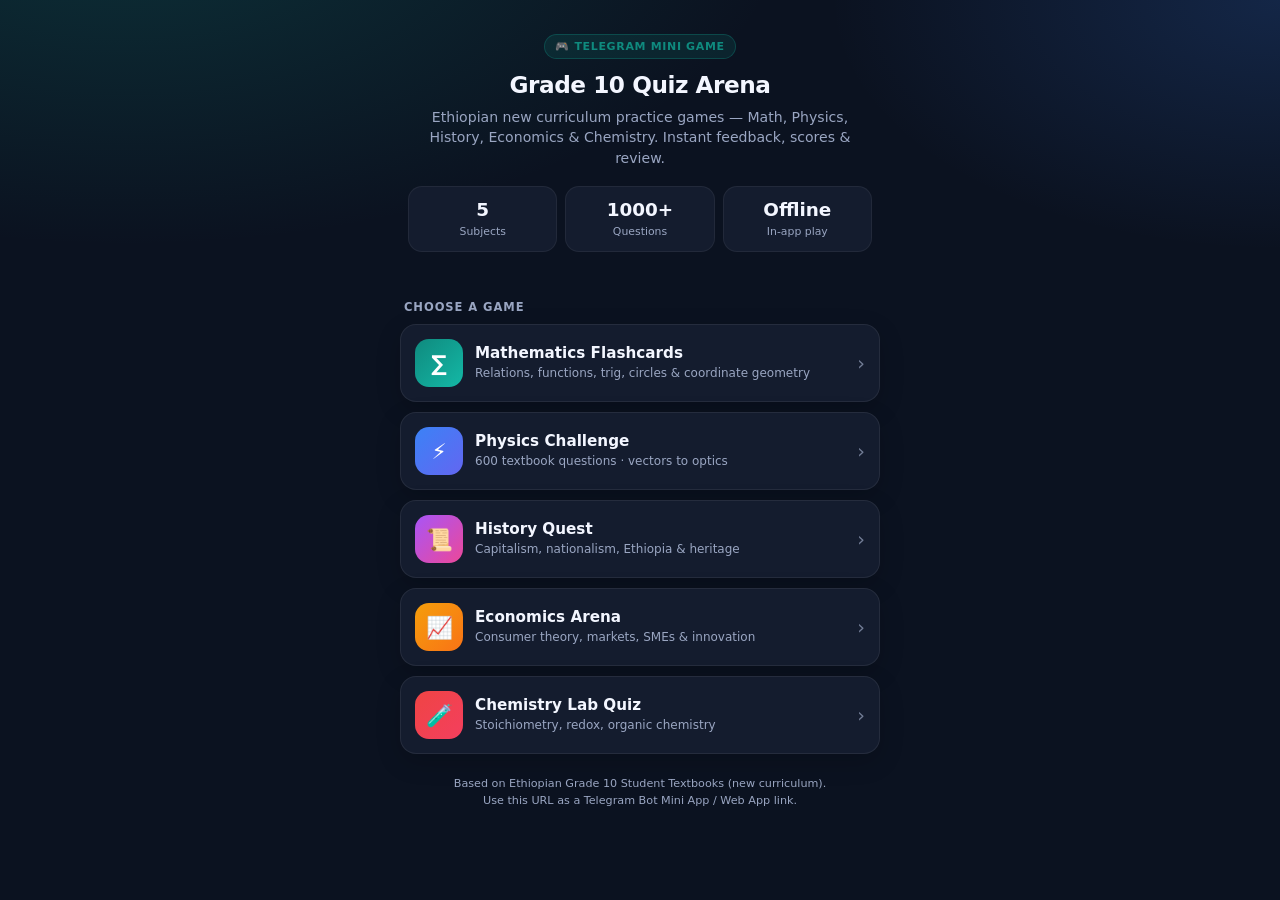
==== telegram-quiz-game/index.html @ abdad49a "Add Grade 10 Telegram quiz game" ====
<!DOCTYPE html>
<html lang="en">
<head>
  <meta charset="UTF-8" />
  <meta name="viewport" content="width=device-width, initial-scale=1, maximum-scale=1, user-scalable=no, viewport-fit=cover" />
  <meta name="theme-color" content="#0f8a7e" />
  <title>Grade 10 Quiz Arena — Telegram Mini App</title>
  <script src="https://telegram.org/js/telegram-web-app.js"></script>
  <style>
    :root {
      --bg: var(--tg-theme-bg-color, #0b1220);
      --card: var(--tg-theme-secondary-bg-color, #141c2e);
      --text: var(--tg-theme-text-color, #f3f6ff);
      --hint: var(--tg-theme-hint-color, #9aa6c2);
      --btn: var(--tg-theme-button-color, #0f8a7e);
      --btn-text: var(--tg-theme-button-text-color, #ffffff);
      --accent: #0f8a7e;
      --accent-2: #3b82f6;
      --accent-3: #a855f7;
      --accent-4: #f59e0b;
      --accent-5: #ef4444;
    }
    * { box-sizing: border-box; }
    html, body {
      margin: 0; padding: 0; min-height: 100%;
      background: var(--bg); color: var(--text);
      font-family: system-ui, -apple-system, "Segoe UI", Roboto, Helvetica, Arial, sans-serif;
      -webkit-tap-highlight-color: transparent;
    }
    body {
      padding: 16px 14px calc(24px + env(safe-area-inset-bottom));
      background:
        radial-gradient(1200px 600px at 10% -10%, rgba(15,138,126,.25), transparent 55%),
        radial-gradient(900px 500px at 100% 0%, rgba(59,130,246,.18), transparent 50%),
        var(--bg);
    }
    .wrap { max-width: 480px; margin: 0 auto; }
    .hero {
      text-align: center; padding: 18px 8px 22px;
    }
    .badge {
      display: inline-flex; align-items: center; gap: 6px;
      font-size: 11px; font-weight: 700; letter-spacing: .06em; text-transform: uppercase;
      color: var(--accent); background: rgba(15,138,126,.15);
      border: 1px solid rgba(15,138,126,.35); border-radius: 999px;
      padding: 5px 10px; margin-bottom: 12px;
    }
    h1 {
      margin: 0 0 8px; font-size: 1.45rem; line-height: 1.2; font-weight: 800;
      letter-spacing: -0.02em;
    }
    .sub {
      margin: 0; color: var(--hint); font-size: .88rem; line-height: 1.45;
    }
    .stats {
      display: grid; grid-template-columns: repeat(3, 1fr); gap: 8px;
      margin: 18px 0 8px;
    }
    .stat {
      background: var(--card); border: 1px solid rgba(255,255,255,.06);
      border-radius: 14px; padding: 12px 8px; text-align: center;
    }
    .stat b { display: block; font-size: 1.15rem; font-weight: 800; }
    .stat span { font-size: .68rem; color: var(--hint); }
    .section-title {
      font-size: .72rem; font-weight: 800; letter-spacing: .08em; text-transform: uppercase;
      color: var(--hint); margin: 18px 4px 10px;
    }
    .games { display: flex; flex-direction: column; gap: 10px; }
    .game {
      display: flex; align-items: center; gap: 12px; width: 100%;
      text-align: left; text-decoration: none; color: inherit;
      background: var(--card); border: 1px solid rgba(255,255,255,.07);
      border-radius: 16px; padding: 14px 14px; cursor: pointer;
      box-shadow: 0 8px 24px rgba(0,0,0,.18);
      transition: transform .12s ease, border-color .12s ease;
    }
    .game:active { transform: scale(.985); }
    .icon {
      flex: none; width: 48px; height: 48px; border-radius: 14px;
      display: flex; align-items: center; justify-content: center;
      font-size: 1.35rem; font-weight: 800; color: #fff;
    }
    .icon.math { background: linear-gradient(135deg, #0f8a7e, #14b8a6); }
    .icon.physics { background: linear-gradient(135deg, #3b82f6, #6366f1); }
    .icon.history { background: linear-gradient(135deg, #a855f7, #ec4899); }
    .icon.econ { background: linear-gradient(135deg, #f59e0b, #f97316); }
    .icon.chem { background: linear-gradient(135deg, #ef4444, #f43f5e); }
    .info { flex: 1; min-width: 0; }
    .info h2 { margin: 0 0 3px; font-size: .95rem; font-weight: 750; }
    .info p { margin: 0; font-size: .75rem; color: var(--hint); line-height: 1.35; }
    .chevron { color: var(--hint); font-size: 1.2rem; opacity: .7; }
    .foot {
      margin-top: 22px; text-align: center; font-size: .7rem; color: var(--hint); line-height: 1.5;
    }
    .play-all {
      display: block; width: 100%; margin-top: 14px;
      background: var(--btn); color: var(--btn-text); border: none;
      border-radius: 14px; padding: 14px 16px; font-weight: 800; font-size: .95rem;
      cursor: pointer;
    }
  </style>
</head>
<body>
  <div class="wrap">
    <header class="hero">
      <div class="badge">🎮 Telegram Mini Game</div>
      <h1>Grade 10 Quiz Arena</h1>
      <p class="sub">Ethiopian new curriculum practice games — Math, Physics, History, Economics &amp; Chemistry. Instant feedback, scores &amp; review.</p>
      <div class="stats">
        <div class="stat"><b>5</b><span>Subjects</span></div>
        <div class="stat"><b>1000+</b><span>Questions</span></div>
        <div class="stat"><b>Offline</b><span>In-app play</span></div>
      </div>
    </header>

    <div class="section-title">Choose a game</div>
    <div class="games">
      <a class="game" href="math.html">
        <div class="icon math">∑</div>
        <div class="info">
          <h2>Mathematics Flashcards</h2>
          <p>Relations, functions, trig, circles &amp; coordinate geometry</p>
        </div>
        <div class="chevron">›</div>
      </a>
      <a class="game" href="physics.html">
        <div class="icon physics">⚡</div>
        <div class="info">
          <h2>Physics Challenge</h2>
          <p>600 textbook questions · vectors to optics</p>
        </div>
        <div class="chevron">›</div>
      </a>
      <a class="game" href="history.html">
        <div class="icon history">📜</div>
        <div class="info">
          <h2>History Quest</h2>
          <p>Capitalism, nationalism, Ethiopia &amp; heritage</p>
        </div>
        <div class="chevron">›</div>
      </a>
      <a class="game" href="economics.html">
        <div class="icon econ">📈</div>
        <div class="info">
          <h2>Economics Arena</h2>
          <p>Consumer theory, markets, SMEs &amp; innovation</p>
        </div>
        <div class="chevron">›</div>
      </a>
      <a class="game" href="chemistry.html">
        <div class="icon chem">🧪</div>
        <div class="info">
          <h2>Chemistry Lab Quiz</h2>
          <p>Stoichiometry, redox, organic chemistry</p>
        </div>
        <div class="chevron">›</div>
      </a>
    </div>

    <p class="foot">
      Based on Ethiopian Grade 10 Student Textbooks (new curriculum).<br>
      Use this URL as a Telegram Bot Mini App / Web App link.
    </p>
  </div>
  <script>
    (function () {
      try {
        var tg = window.Telegram && window.Telegram.WebApp;
        if (tg) {
          tg.ready();
          tg.expand();
          if (tg.setHeaderColor) tg.setHeaderColor('secondary_bg_color');
          if (tg.setBackgroundColor) tg.setBackgroundColor('bg_color');
        }
      } catch (e) {}
    })();
  </script>
</body>
</html>
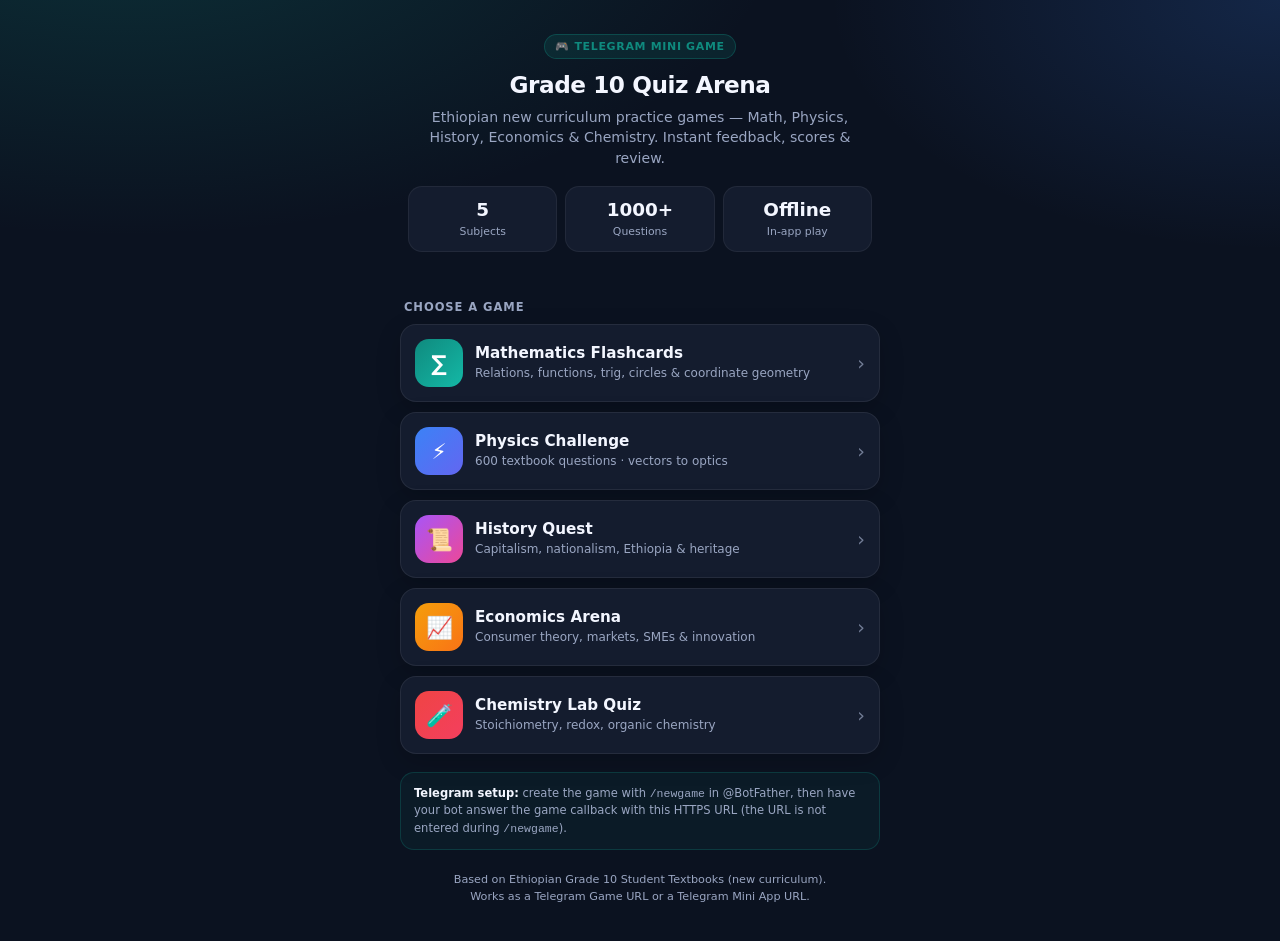
==== commit 7f529fc3: "Add Telegram Games compatibility and score sharing" ====
--- a/telegram-quiz-game/index.html
+++ b/telegram-quiz-game/index.html
@@ -158,9 +158,12 @@
       </a>
     </div>
 
+    <div style="margin-top:18px;padding:12px 13px;border:1px solid rgba(15,138,126,.28);border-radius:14px;background:rgba(15,138,126,.08);font-size:.72rem;line-height:1.5;color:var(--hint);">
+      <strong style="color:var(--text);">Telegram setup:</strong> create the game with <code>/newgame</code> in @BotFather, then have your bot answer the game callback with this HTTPS URL (the URL is not entered during <code>/newgame</code>).
+    </div>
     <p class="foot">
       Based on Ethiopian Grade 10 Student Textbooks (new curriculum).<br>
-      Use this URL as a Telegram Bot Mini App / Web App link.
+      Works as a Telegram Game URL or a Telegram Mini App URL.
     </p>
   </div>
   <script>
